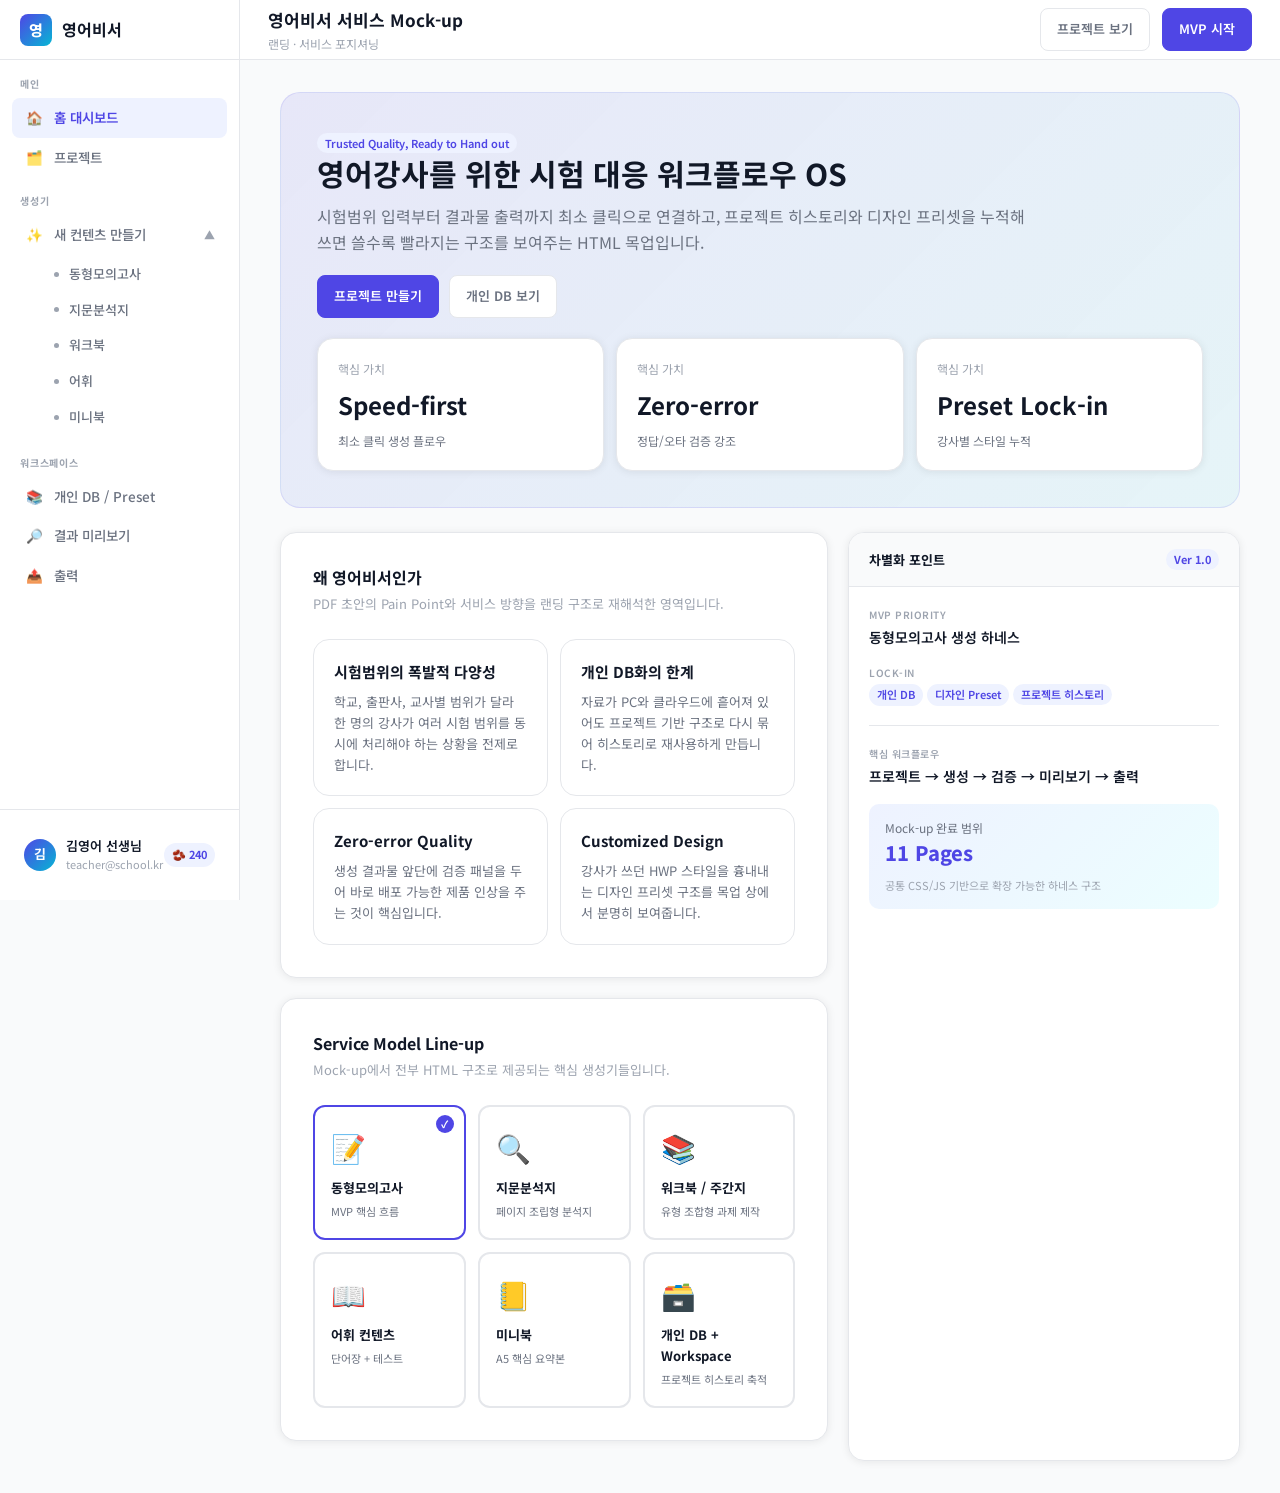
==== index.html @ 363a8ff7 "Initial mockup upload" ====
<!DOCTYPE html>
<html lang="ko">
<head>
  <meta charset="UTF-8">
  <meta name="viewport" content="width=device-width, initial-scale=1.0">
  <title>영어비서 Mock-up</title>
  <link rel="stylesheet" href="./assets/css/reset.css">
  <link rel="stylesheet" href="./assets/css/tokens.css">
  <link rel="stylesheet" href="./assets/css/layout.css">
  <link rel="stylesheet" href="./assets/css/components.css">
  <link rel="stylesheet" href="./assets/css/pages.css">
</head>
<body data-nav="home">
  <aside class="sidebar">
    <a class="sidebar-logo" href="./index.html">
      <div class="logo-icon">영</div>
      <span class="logo-text">영어비서</span>
    </a>
    <nav class="sidebar-nav">
      <div class="nav-section-label">메인</div>
      <a class="nav-item" data-nav-link="home" href="./index.html"><span class="nav-item-icon">🏠</span> 홈 대시보드</a>
      <a class="nav-item" data-nav-link="projects" href="./projects.html"><span class="nav-item-icon">🗂️</span> 프로젝트</a>
      <div class="nav-section-label">생성기</div>
      <div class="nav-item-expandable open" id="createMenu">
        <div class="nav-item-header" onclick="toggleMenu('createMenu')">
          <span class="nav-item-icon">✨</span> 새 컨텐츠 만들기
          <span class="nav-item-chevron">▼</span>
        </div>
        <div class="nav-submenu">
          <a class="nav-subitem" data-nav-link="exam" href="./generator-exam.html"><span class="nav-subitem-dot"></span> 동형모의고사</a>
          <a class="nav-subitem" data-nav-link="analysis" href="./generator-analysis.html"><span class="nav-subitem-dot"></span> 지문분석지</a>
          <a class="nav-subitem" data-nav-link="workbook" href="./generator-workbook.html"><span class="nav-subitem-dot"></span> 워크북</a>
          <a class="nav-subitem" data-nav-link="vocab" href="./generator-vocab.html"><span class="nav-subitem-dot"></span> 어휘</a>
          <a class="nav-subitem" data-nav-link="minibook" href="./generator-minibook.html"><span class="nav-subitem-dot"></span> 미니북</a>
        </div>
      </div>
      <div class="nav-section-label">워크스페이스</div>
      <a class="nav-item" data-nav-link="workspace" href="./workspace.html"><span class="nav-item-icon">📚</span> 개인 DB / Preset</a>
      <a class="nav-item" data-nav-link="preview" href="./preview.html"><span class="nav-item-icon">🔎</span> 결과 미리보기</a>
      <a class="nav-item" data-nav-link="export" href="./export.html"><span class="nav-item-icon">📤</span> 출력</a>
    </nav>
    <div class="sidebar-footer">
      <div class="sidebar-user">
        <div class="user-avatar">김</div>
        <div class="user-info">
          <div class="user-name">김영어 선생님</div>
          <div class="user-email">teacher@school.kr</div>
        </div>
        <div class="bean-chip">🫘 240</div>
      </div>
    </div>
  </aside>

  <header class="topbar">
    <div class="topbar-left">
      <div class="topbar-title">영어비서 서비스 Mock-up</div>
      <div class="topbar-breadcrumb">랜딩 · 서비스 포지셔닝</div>
    </div>
    <div class="topbar-right">
      <a class="btn btn-ghost" href="./projects.html">프로젝트 보기</a>
      <a class="btn btn-primary" href="./generator-exam.html">MVP 시작</a>
    </div>
  </header>

  <main class="main">
    <div class="page-body">
      <section class="page-hero">
        <span class="mini-badge">Trusted Quality, Ready to Hand out</span>
        <h1>영어강사를 위한 시험 대응 워크플로우 OS</h1>
        <p>시험범위 입력부터 결과물 출력까지 최소 클릭으로 연결하고, 프로젝트 히스토리와 디자인 프리셋을 누적해 쓰면 쓸수록 빨라지는 구조를 보여주는 HTML 목업입니다.</p>
        <div class="hero-actions">
          <a class="btn btn-primary" href="./project-create.html">프로젝트 만들기</a>
          <a class="btn btn-ghost" href="./workspace.html">개인 DB 보기</a>
        </div>
        <div class="hero-kpis">
          <div class="metric-card">
            <div class="metric-label">핵심 가치</div>
            <div class="metric-value">Speed-first</div>
            <div class="metric-sub">최소 클릭 생성 플로우</div>
          </div>
          <div class="metric-card">
            <div class="metric-label">핵심 가치</div>
            <div class="metric-value">Zero-error</div>
            <div class="metric-sub">정답/오타 검증 강조</div>
          </div>
          <div class="metric-card">
            <div class="metric-label">핵심 가치</div>
            <div class="metric-value">Preset Lock-in</div>
            <div class="metric-sub">강사별 스타일 누적</div>
          </div>
        </div>
      </section>

      <div class="landing-grid">
        <div class="content-stack">
          <section class="section-card">
            <div class="section-card-title">왜 영어비서인가</div>
            <div class="section-card-desc">PDF 초안의 Pain Point와 서비스 방향을 랜딩 구조로 재해석한 영역입니다.</div>
            <div class="feature-grid">
              <article class="feature-card">
                <h3>시험범위의 폭발적 다양성</h3>
                <p>학교, 출판사, 교사별 범위가 달라 한 명의 강사가 여러 시험 범위를 동시에 처리해야 하는 상황을 전제로 합니다.</p>
              </article>
              <article class="feature-card">
                <h3>개인 DB화의 한계</h3>
                <p>자료가 PC와 클라우드에 흩어져 있어도 프로젝트 기반 구조로 다시 묶어 히스토리로 재사용하게 만듭니다.</p>
              </article>
              <article class="feature-card">
                <h3>Zero-error Quality</h3>
                <p>생성 결과물 앞단에 검증 패널을 두어 바로 배포 가능한 제품 인상을 주는 것이 핵심입니다.</p>
              </article>
              <article class="feature-card">
                <h3>Customized Design</h3>
                <p>강사가 쓰던 HWP 스타일을 흉내내는 디자인 프리셋 구조를 목업 상에서 분명히 보여줍니다.</p>
              </article>
            </div>
          </section>

          <section class="section-card">
            <div class="section-card-title">Service Model Line-up</div>
            <div class="section-card-desc">Mock-up에서 전부 HTML 구조로 제공되는 핵심 생성기들입니다.</div>
            <div class="type-grid" data-select-group="single">
              <a class="type-card selected" data-selectable href="./generator-exam.html">
                <div class="type-card-icon">📝</div>
                <div class="type-card-name">동형모의고사</div>
                <div class="type-card-desc">MVP 핵심 흐름</div>
              </a>
              <a class="type-card" data-selectable href="./generator-analysis.html">
                <div class="type-card-icon">🔍</div>
                <div class="type-card-name">지문분석지</div>
                <div class="type-card-desc">페이지 조립형 분석지</div>
              </a>
              <a class="type-card" data-selectable href="./generator-workbook.html">
                <div class="type-card-icon">📚</div>
                <div class="type-card-name">워크북 / 주간지</div>
                <div class="type-card-desc">유형 조합형 과제 제작</div>
              </a>
              <a class="type-card" data-selectable href="./generator-vocab.html">
                <div class="type-card-icon">📖</div>
                <div class="type-card-name">어휘 컨텐츠</div>
                <div class="type-card-desc">단어장 + 테스트</div>
              </a>
              <a class="type-card" data-selectable href="./generator-minibook.html">
                <div class="type-card-icon">📒</div>
                <div class="type-card-name">미니북</div>
                <div class="type-card-desc">A5 핵심 요약본</div>
              </a>
              <a class="type-card" data-selectable href="./workspace.html">
                <div class="type-card-icon">🗃️</div>
                <div class="type-card-name">개인 DB + Workspace</div>
                <div class="type-card-desc">프로젝트 히스토리 축적</div>
              </a>
            </div>
          </section>
        </div>

        <aside class="preview-panel">
          <div class="preview-header">
            <div class="preview-title">차별화 포인트</div>
            <div class="preview-badge">Ver 1.0</div>
          </div>
          <div class="preview-body">
            <div class="preview-row">
              <div class="preview-key">MVP PRIORITY</div>
              <div class="preview-val">동형모의고사 생성 하네스</div>
            </div>
            <div class="preview-row">
              <div class="preview-key">LOCK-IN</div>
              <div class="preview-tags">
                <span class="preview-tag">개인 DB</span>
                <span class="preview-tag">디자인 Preset</span>
                <span class="preview-tag">프로젝트 히스토리</span>
              </div>
            </div>
            <hr class="preview-divider">
            <div class="preview-row">
              <div class="preview-key">핵심 워크플로우</div>
              <div class="preview-val">프로젝트 → 생성 → 검증 → 미리보기 → 출력</div>
            </div>
            <div class="preview-cost">
              <div class="preview-cost-label">Mock-up 완료 범위</div>
              <div class="preview-cost-val">11 Pages</div>
              <div class="preview-cost-sub">공통 CSS/JS 기반으로 확장 가능한 하네스 구조</div>
            </div>
          </div>
        </aside>
      </div>
    </div>
  </main>

  <script src="./assets/js/app.js"></script>
</body>
</html>
---- assets/css/tokens.css ----
@import url('https://fonts.googleapis.com/css2?family=Noto+Sans+KR:wght@300;400;500;600;700;800&display=swap');

:root {
  --primary: #4f46e5;
  --primary-dark: #3730a3;
  --primary-light: #eef2ff;
  --accent: #06b6d4;
  --accent-light: #ecfeff;
  --text-main: #111827;
  --text-sub: #6b7280;
  --text-muted: #9ca3af;
  --bg: #ffffff;
  --bg-gray: #f9fafb;
  --bg-soft: #f3f4f6;
  --border: #e5e7eb;
  --success: #16a34a;
  --warning: #d97706;
  --danger: #ef4444;
  --sidebar-w: 240px;
  --topbar-h: 60px;
  --radius: 12px;
  --radius-lg: 16px;
  --shadow: 0 1px 8px rgba(0, 0, 0, 0.08);
  --shadow-md: 0 4px 20px rgba(0, 0, 0, 0.1);
}

body {
  font-family: 'Noto Sans KR', sans-serif;
  color: var(--text-main);
  background: var(--bg-gray);
  line-height: 1.6;
}
---- assets/css/layout.css ----
.sidebar {
  position: fixed;
  inset: 0 auto 0 0;
  width: var(--sidebar-w);
  background: var(--bg);
  border-right: 1px solid var(--border);
  display: flex;
  flex-direction: column;
  z-index: 50;
}

.sidebar-logo {
  height: var(--topbar-h);
  display: flex;
  align-items: center;
  gap: 10px;
  padding: 0 20px;
  border-bottom: 1px solid var(--border);
}

.logo-icon {
  width: 32px;
  height: 32px;
  border-radius: 8px;
  background: linear-gradient(135deg, var(--primary), var(--accent));
  color: #fff;
  display: grid;
  place-items: center;
  font-size: 15px;
  font-weight: 800;
}

.logo-text {
  font-size: 16px;
  font-weight: 700;
}

.sidebar-nav {
  flex: 1;
  overflow-y: auto;
  padding: 16px 12px;
}

.nav-section-label {
  font-size: 10px;
  font-weight: 700;
  color: var(--text-muted);
  letter-spacing: 0.8px;
  padding: 0 8px;
  margin: 16px 0 6px;
}

.nav-section-label:first-child {
  margin-top: 0;
}

.nav-item,
.nav-item-header,
.nav-subitem {
  display: flex;
  align-items: center;
  gap: 10px;
  border-radius: 8px;
  color: var(--text-sub);
  transition: all 0.15s;
}

.nav-item,
.nav-item-header {
  padding: 9px 12px;
  font-size: 13.5px;
  font-weight: 500;
}

.nav-item:hover,
.nav-item-header:hover,
.nav-subitem:hover {
  background: var(--bg-gray);
  color: var(--text-main);
}

.nav-item.active,
.nav-subitem.active {
  background: var(--primary-light);
  color: var(--primary);
  font-weight: 600;
}

.nav-item-icon {
  width: 20px;
  text-align: center;
  flex-shrink: 0;
}

.nav-item-badge,
.bean-chip,
.preview-badge,
.mini-badge {
  border-radius: 999px;
  font-size: 11px;
  font-weight: 700;
}

.nav-item-badge {
  margin-left: auto;
  background: var(--primary);
  color: #fff;
  padding: 1px 7px;
}

.nav-item-badge.gray {
  background: var(--bg-gray);
  color: var(--text-muted);
  border: 1px solid var(--border);
}

.nav-item-expandable {
  display: flex;
  flex-direction: column;
}

.nav-item-chevron {
  margin-left: auto;
  font-size: 11px;
  color: var(--text-muted);
  transition: transform 0.2s;
}

.nav-item-expandable.open .nav-item-chevron {
  transform: rotate(180deg);
}

.nav-submenu {
  display: none;
  flex-direction: column;
  padding: 2px 0 4px 32px;
  gap: 1px;
}

.nav-item-expandable.open .nav-submenu {
  display: flex;
}

.nav-subitem {
  padding: 7px 10px;
  font-size: 13px;
  font-weight: 500;
}

.nav-subitem-dot {
  width: 5px;
  height: 5px;
  border-radius: 50%;
  background: var(--text-muted);
}

.sidebar-footer {
  padding: 16px 12px;
  border-top: 1px solid var(--border);
}

.sidebar-user {
  display: flex;
  align-items: center;
  gap: 10px;
  padding: 10px 12px;
  border-radius: 8px;
}

.user-avatar {
  width: 32px;
  height: 32px;
  border-radius: 50%;
  background: linear-gradient(135deg, var(--primary), var(--accent));
  color: #fff;
  display: grid;
  place-items: center;
  font-size: 13px;
  font-weight: 700;
}

.user-info {
  flex: 1;
  min-width: 0;
}

.user-name {
  font-size: 13px;
  font-weight: 600;
}

.user-email {
  font-size: 11px;
  color: var(--text-muted);
}

.bean-chip {
  background: var(--primary-light);
  color: var(--primary);
  padding: 3px 8px;
}

.topbar {
  position: fixed;
  top: 0;
  left: var(--sidebar-w);
  right: 0;
  height: var(--topbar-h);
  background: var(--bg);
  border-bottom: 1px solid var(--border);
  display: flex;
  align-items: center;
  justify-content: space-between;
  padding: 0 28px;
  z-index: 40;
}

.topbar-left {
  display: flex;
  flex-direction: column;
}

.topbar-title {
  font-size: 17px;
  font-weight: 700;
}

.topbar-breadcrumb {
  font-size: 12px;
  color: var(--text-muted);
}

.topbar-right {
  display: flex;
  align-items: center;
  gap: 12px;
}

.main {
  margin-left: var(--sidebar-w);
  padding-top: var(--topbar-h);
  min-height: 100vh;
}

.page-body {
  padding: 32px 40px;
  max-width: 1240px;
}

.layout-wrap {
  display: grid;
  grid-template-columns: minmax(0, 1fr) 320px;
  gap: 20px;
  align-items: start;
}

.content-stack {
  display: flex;
  flex-direction: column;
}

.page-hero {
  background: linear-gradient(135deg, rgba(79, 70, 229, 0.1), rgba(6, 182, 212, 0.08));
  border: 1px solid rgba(79, 70, 229, 0.12);
  border-radius: 20px;
  padding: 36px;
  margin-bottom: 24px;
}

.page-hero h1 {
  font-size: 30px;
  line-height: 1.25;
  margin-bottom: 12px;
}

.page-hero p {
  color: var(--text-sub);
  max-width: 720px;
}

.hero-actions,
.toolbar-row,
.chip-row {
  display: flex;
  flex-wrap: wrap;
  gap: 10px;
}

.hero-actions {
  margin-top: 20px;
}

@media (max-width: 1100px) {
  .layout-wrap {
    grid-template-columns: 1fr;
  }

  .preview-panel {
    position: static;
  }
}

@media (max-width: 900px) {
  .sidebar {
    position: static;
    width: 100%;
    height: auto;
  }

  .topbar,
  .main {
    margin-left: 0;
    left: 0;
  }

  .topbar {
    position: static;
  }

  .main {
    padding-top: 0;
  }

  .page-body {
    padding: 20px;
  }
}
---- assets/css/components.css ----
.section-card,
.preview-panel,
.project-card,
.metric-card,
.doc-card,
.timeline-card {
  background: var(--bg);
  border: 1px solid var(--border);
  border-radius: var(--radius-lg);
  box-shadow: var(--shadow);
}

.section-card {
  padding: 32px;
  margin-bottom: 20px;
}

.section-card-title {
  font-size: 16px;
  font-weight: 700;
  margin-bottom: 4px;
  display: flex;
  align-items: center;
  gap: 8px;
}

.section-card-desc {
  font-size: 13px;
  color: var(--text-muted);
  margin-bottom: 24px;
}

.section-divider,
.preview-divider {
  border: none;
  border-top: 1px solid var(--border);
  margin: 20px 0;
}

.step-bar {
  display: flex;
  align-items: center;
  margin-bottom: 36px;
}

.step-item {
  display: flex;
  align-items: center;
  gap: 10px;
  flex: 1;
  position: relative;
}

.step-item:not(:last-child)::after {
  content: "";
  position: absolute;
  left: 36px;
  right: 0;
  top: 50%;
  transform: translateY(-50%);
  height: 2px;
  background: var(--border);
  z-index: 0;
}

.step-item.done:not(:last-child)::after,
.step-item.active:not(:last-child)::after {
  background: var(--primary-light);
}

.step-circle {
  width: 36px;
  height: 36px;
  border-radius: 50%;
  border: 2px solid var(--border);
  background: var(--bg);
  color: var(--text-muted);
  display: grid;
  place-items: center;
  font-size: 14px;
  font-weight: 700;
  position: relative;
  z-index: 1;
}

.step-item.done .step-circle {
  background: var(--primary);
  border-color: var(--primary);
  color: #fff;
}

.step-item.active .step-circle {
  color: var(--primary);
  border-color: var(--primary);
  background: var(--primary-light);
}

.step-label {
  font-size: 13px;
  font-weight: 600;
  color: var(--text-muted);
  white-space: nowrap;
}

.step-item.active .step-label {
  color: var(--primary);
}

.type-grid,
.card-grid,
.metric-grid {
  display: grid;
  gap: 12px;
}

.type-grid {
  grid-template-columns: repeat(3, minmax(0, 1fr));
}

.card-grid {
  grid-template-columns: repeat(2, minmax(0, 1fr));
}

.metric-grid {
  grid-template-columns: repeat(4, minmax(0, 1fr));
}

.type-card,
.selectable-card {
  border: 2px solid var(--border);
  border-radius: 12px;
  padding: 18px 16px;
  background: var(--bg);
  cursor: pointer;
  transition: all 0.15s;
  position: relative;
}

.type-card:hover,
.selectable-card:hover,
.skill-chip:hover,
.level-chip:hover {
  border-color: var(--primary);
  background: var(--primary-light);
}

.type-card.selected,
.selectable-card.selected,
.skill-chip.selected,
.level-chip.selected {
  border-color: var(--primary);
}

.type-card.selected::after,
.selectable-card.selected::after {
  content: "✓";
  position: absolute;
  top: 8px;
  right: 10px;
  width: 18px;
  height: 18px;
  border-radius: 50%;
  background: var(--primary);
  color: #fff;
  display: grid;
  place-items: center;
  font-size: 10px;
  font-weight: 800;
}

.check-card {
  padding-left: 42px;
}

.check-card::before {
  content: "";
  position: absolute;
  left: 16px;
  top: 18px;
  width: 16px;
  height: 16px;
  border-radius: 4px;
  border: 1.5px solid var(--border);
  background: var(--bg);
}

.check-card.selected::before {
  content: "✓";
  display: grid;
  place-items: center;
  font-size: 10px;
  font-weight: 800;
  color: var(--primary);
  border-color: var(--primary);
  background: #fff;
}

.type-card-icon {
  font-size: 28px;
  margin-bottom: 8px;
}

.type-card-name,
.selectable-card-title {
  font-size: 13px;
  font-weight: 700;
  margin-bottom: 4px;
}

.type-card-desc,
.selectable-card-desc {
  font-size: 11px;
  color: var(--text-sub);
}

.form-row {
  display: grid;
  grid-template-columns: 1fr 1fr;
  gap: 16px;
  margin-bottom: 16px;
}

.form-row.single {
  grid-template-columns: 1fr;
}

.form-row.three {
  grid-template-columns: repeat(3, 1fr);
}

.form-group {
  display: flex;
  flex-direction: column;
  gap: 6px;
}

.form-label {
  font-size: 13px;
  font-weight: 600;
  display: flex;
  align-items: center;
  gap: 4px;
}

.required {
  color: var(--danger);
  font-size: 12px;
}

.optional {
  font-size: 11px;
  font-weight: 400;
  color: var(--text-muted);
}

.form-input,
.form-select,
.form-textarea {
  width: 100%;
  padding: 10px 14px;
  border: 1.5px solid var(--border);
  border-radius: 8px;
  font-size: 14px;
  color: var(--text-main);
  background: var(--bg);
  outline: none;
  transition: border-color 0.15s, box-shadow 0.15s;
}

.form-select {
  appearance: none;
  background-image: url("data:image/svg+xml,%3Csvg xmlns='http://www.w3.org/2000/svg' width='12' height='12' viewBox='0 0 12 12'%3E%3Cpath fill='%239CA3AF' d='M6 8L1 3h10z'/%3E%3C/svg%3E");
  background-repeat: no-repeat;
  background-position: right 12px center;
  padding-right: 32px;
}

.form-textarea {
  min-height: 96px;
  resize: vertical;
}

.form-input:focus,
.form-select:focus,
.form-textarea:focus {
  border-color: var(--primary);
  box-shadow: 0 0 0 3px rgba(79, 70, 229, 0.08);
}

.form-hint {
  font-size: 12px;
  color: var(--text-muted);
}

.skill-grid,
.level-row,
.stats-row {
  display: flex;
  flex-wrap: wrap;
  gap: 8px;
}

.skill-chip,
.level-chip,
.status-chip {
  border: 1.5px solid var(--border);
  border-radius: 999px;
  padding: 7px 14px;
  background: var(--bg);
  font-size: 13px;
  font-weight: 500;
  color: var(--text-sub);
  cursor: pointer;
  transition: all 0.15s;
}

.skill-chip {
  position: relative;
  padding-left: 34px;
}

.skill-chip::before {
  content: "";
  position: absolute;
  left: 12px;
  top: 50%;
  transform: translateY(-50%);
  width: 14px;
  height: 14px;
  border-radius: 4px;
  border: 1.5px solid var(--border);
  background: var(--bg);
}

.skill-chip.selected::before {
  content: "✓";
  display: grid;
  place-items: center;
  font-size: 10px;
  font-weight: 800;
  color: var(--primary);
  border-color: rgba(255, 255, 255, 0.8);
  background: #fff;
}

.skill-chip.selected {
  background: var(--primary);
  color: #fff;
}

.project-context-card {
  margin: 10px 0 16px;
  padding: 14px 12px;
  border: 1px solid var(--border);
  border-radius: 12px;
  background: linear-gradient(135deg, rgba(79, 70, 229, 0.08), rgba(6, 182, 212, 0.05));
}

.project-context-label {
  font-size: 10px;
  font-weight: 700;
  letter-spacing: 0.8px;
  color: var(--text-muted);
  margin-bottom: 6px;
}

.project-context-name {
  font-size: 13px;
  font-weight: 700;
  color: var(--text-main);
  line-height: 1.45;
}

.project-context-meta {
  font-size: 11px;
  color: var(--text-sub);
  margin-top: 4px;
}

.topbar-project-chip {
  display: inline-flex;
  align-items: center;
  gap: 8px;
  margin-top: 6px;
  padding: 6px 10px;
  border: 1px solid var(--border);
  border-radius: 999px;
  background: var(--bg-gray);
  width: fit-content;
  max-width: 520px;
}

.topbar-project-chip-label {
  font-size: 10px;
  font-weight: 700;
  letter-spacing: 0.7px;
  color: var(--text-muted);
  flex-shrink: 0;
}

.topbar-project-chip-name {
  font-size: 12px;
  font-weight: 600;
  color: var(--text-main);
  white-space: nowrap;
  overflow: hidden;
  text-overflow: ellipsis;
}

.level-chip.selected {
  background: var(--primary);
  color: #fff;
}

.toggle-row {
  display: flex;
  align-items: center;
  justify-content: space-between;
  gap: 12px;
  padding: 14px 0;
  border-bottom: 1px solid var(--border);
}

.toggle-row:last-child {
  border-bottom: none;
}

.toggle-label {
  font-size: 14px;
  font-weight: 600;
}

.toggle-desc {
  font-size: 12px;
  color: var(--text-muted);
}

.toggle-switch {
  width: 44px;
  height: 24px;
  border-radius: 999px;
  background: var(--border);
  position: relative;
  cursor: pointer;
  flex-shrink: 0;
}

.toggle-switch::after {
  content: "";
  position: absolute;
  top: 3px;
  left: 3px;
  width: 18px;
  height: 18px;
  border-radius: 50%;
  background: #fff;
  box-shadow: 0 1px 4px rgba(0, 0, 0, 0.15);
  transition: transform 0.2s;
}

.toggle-switch.on {
  background: var(--primary);
}

.toggle-switch.on::after {
  transform: translateX(20px);
}

.upload-zone {
  border: 2px dashed var(--border);
  border-radius: 12px;
  padding: 36px 24px;
  text-align: center;
  background: var(--bg-gray);
  transition: all 0.15s;
}

.upload-zone:hover {
  border-color: var(--primary);
  background: var(--primary-light);
}

.upload-icon {
  font-size: 34px;
  margin-bottom: 10px;
}

.upload-title {
  font-size: 14px;
  font-weight: 700;
  margin-bottom: 6px;
}

.upload-desc {
  font-size: 12px;
  color: var(--text-muted);
}

.upload-btn-row,
.action-row,
.btn-row {
  display: flex;
  flex-wrap: wrap;
  gap: 8px;
}

.upload-btn,
.btn,
.topbar-btn {
  display: inline-flex;
  align-items: center;
  justify-content: center;
  gap: 6px;
  border-radius: 8px;
  font-weight: 600;
  cursor: pointer;
  transition: all 0.15s;
}

.upload-btn,
.btn,
.topbar-btn-ghost {
  border: 1.5px solid var(--border);
  background: var(--bg);
  color: var(--text-sub);
}

.upload-btn,
.btn,
.topbar-btn {
  padding: 10px 16px;
  font-size: 13px;
}

.btn-primary {
  border-color: var(--primary);
  background: var(--primary);
  color: #fff;
}

.btn-primary:hover {
  background: var(--primary-dark);
  border-color: var(--primary-dark);
}

.btn-ghost:hover,
.topbar-btn-ghost:hover,
.upload-btn:hover {
  color: var(--primary);
  border-color: var(--primary);
  background: var(--primary-light);
}

.preview-panel {
  overflow: hidden;
  position: sticky;
  top: calc(var(--topbar-h) + 32px);
}

.preview-header {
  padding: 16px 20px;
  border-bottom: 1px solid var(--border);
  background: var(--bg-gray);
  display: flex;
  justify-content: space-between;
  align-items: center;
}

.preview-title {
  font-size: 13px;
  font-weight: 700;
}

.preview-badge {
  background: var(--primary-light);
  color: var(--primary);
  padding: 2px 8px;
}

.preview-body {
  padding: 20px;
}

.preview-row {
  display: flex;
  flex-direction: column;
  gap: 3px;
  margin-bottom: 16px;
}

.preview-key {
  font-size: 10px;
  font-weight: 600;
  color: var(--text-muted);
  letter-spacing: 0.5px;
}

.preview-val {
  font-size: 14px;
  font-weight: 600;
}

.preview-tags {
  display: flex;
  flex-wrap: wrap;
  gap: 4px;
}

.preview-tag,
.mini-badge,
.status-soft {
  border-radius: 999px;
  padding: 2px 8px;
  background: var(--primary-light);
  color: var(--primary);
  font-size: 11px;
  font-weight: 600;
}

.preview-cost {
  background: linear-gradient(135deg, var(--primary-light), var(--accent-light));
  border-radius: 10px;
  padding: 14px 16px;
  margin-top: 16px;
}

.preview-cost-label {
  font-size: 12px;
  color: var(--text-sub);
}

.preview-cost-val {
  font-size: 20px;
  font-weight: 800;
  color: var(--primary);
}

.preview-cost-sub {
  font-size: 11px;
  color: var(--text-muted);
  margin-top: 8px;
}

.bottom-bar {
  position: sticky;
  bottom: 0;
  background: rgba(255, 255, 255, 0.96);
  border-top: 1px solid var(--border);
  padding: 16px 40px;
  display: flex;
  justify-content: space-between;
  gap: 20px;
  margin-top: 20px;
  backdrop-filter: blur(8px);
}

.save-info {
  font-size: 12px;
  color: var(--text-muted);
  display: flex;
  align-items: center;
  gap: 6px;
}

.save-dot {
  width: 6px;
  height: 6px;
  border-radius: 50%;
  background: #22c55e;
}

.project-card,
.doc-card,
.timeline-card {
  padding: 22px;
}

.project-card {
  cursor: pointer;
  transition: border-color 0.15s, box-shadow 0.15s, background 0.15s, transform 0.15s;
}

.project-card:hover {
  border-color: var(--primary);
  box-shadow: 0 6px 18px rgba(79, 70, 229, 0.1);
  transform: translateY(-1px);
}

.project-card.selected {
  border-color: var(--primary);
  background: linear-gradient(135deg, rgba(79, 70, 229, 0.08), rgba(6, 182, 212, 0.04));
  box-shadow: 0 6px 22px rgba(79, 70, 229, 0.12);
}

.project-card-head,
.doc-card-head,
.timeline-head {
  display: flex;
  justify-content: space-between;
  gap: 16px;
  margin-bottom: 12px;
}

.project-title,
.doc-title,
.metric-value {
  font-weight: 700;
}

.project-title,
.doc-title {
  font-size: 17px;
}

.project-meta,
.doc-meta,
.timeline-meta {
  color: var(--text-muted);
  font-size: 12px;
}

.metric-card {
  padding: 20px;
}

.metric-label {
  font-size: 12px;
  color: var(--text-muted);
  margin-bottom: 8px;
}

.metric-value {
  font-size: 24px;
}

.metric-sub {
  font-size: 12px;
  color: var(--text-sub);
  margin-top: 6px;
}

.list-table {
  width: 100%;
  border-collapse: collapse;
}

.list-table th,
.list-table td {
  padding: 12px 10px;
  border-bottom: 1px solid var(--border);
  text-align: left;
  font-size: 13px;
}

.list-table th {
  color: var(--text-muted);
  font-size: 12px;
  font-weight: 700;
}

.kanban-list {
  display: flex;
  flex-direction: column;
  gap: 8px;
}

.qtype-block {
  display: flex;
  align-items: center;
  gap: 10px;
  border: 1.5px solid var(--border);
  border-radius: 10px;
  padding: 11px 14px;
}

.qtype-block[data-toggle-item] {
  cursor: pointer;
  transition: border-color 0.15s, background 0.15s, box-shadow 0.15s;
}

.qtype-block[data-toggle-item]:hover {
  border-color: var(--primary);
  box-shadow: 0 3px 12px rgba(79, 70, 229, 0.08);
}

.qtype-block.selected {
  border-color: var(--primary);
  background: var(--primary-light);
}

.block-drag-handle {
  color: var(--text-muted);
}

.block-num {
  width: 26px;
  height: 26px;
  border-radius: 50%;
  background: var(--primary);
  color: #fff;
  display: grid;
  place-items: center;
  font-size: 12px;
  font-weight: 700;
}

.block-type-name {
  flex: 1;
  font-size: 14px;
  font-weight: 600;
}

.thumb-grid {
  display: grid;
  grid-template-columns: repeat(2, 1fr);
  gap: 12px;
}

.thumb-card {
  border: 1px solid var(--border);
  border-radius: 12px;
  background: var(--bg-gray);
  min-height: 180px;
  padding: 16px;
}

.thumb-card strong {
  display: block;
  margin-bottom: 8px;
}

@media (max-width: 900px) {
  .type-grid,
  .card-grid,
  .metric-grid,
  .form-row,
  .form-row.three {
    grid-template-columns: 1fr;
  }

  .bottom-bar {
    padding: 16px 20px;
    flex-direction: column;
    align-items: stretch;
  }
}
---- assets/css/pages.css ----
.landing-grid {
  display: grid;
  grid-template-columns: 1.4fr 1fr;
  gap: 20px;
}

.hero-kpis,
.feature-grid {
  display: grid;
  gap: 12px;
}

.hero-kpis {
  grid-template-columns: repeat(3, 1fr);
  margin-top: 20px;
}

.feature-grid {
  grid-template-columns: repeat(2, 1fr);
}

.feature-card {
  background: var(--bg);
  border: 1px solid var(--border);
  border-radius: 16px;
  padding: 20px;
}

.feature-card h3 {
  margin-bottom: 8px;
  font-size: 15px;
}

.feature-card p,
.lead-note {
  color: var(--text-sub);
  font-size: 13px;
}

.workspace-grid {
  display: grid;
  grid-template-columns: 1.2fr 1fr;
  gap: 20px;
}

.timeline-list {
  display: flex;
  flex-direction: column;
  gap: 12px;
}

.timeline-item {
  border-left: 2px solid var(--primary-light);
  padding-left: 14px;
}

.timeline-item h4 {
  font-size: 14px;
  margin-bottom: 4px;
}

.timeline-item p {
  color: var(--text-sub);
  font-size: 12px;
}

.document-viewer {
  min-height: 620px;
  background: linear-gradient(180deg, #fff, #f8fafc);
  border: 1px solid var(--border);
  border-radius: 16px;
  padding: 26px;
}

.document-sheet {
  background: #fff;
  border: 1px solid var(--border);
  border-radius: 12px;
  min-height: 520px;
  padding: 28px;
  box-shadow: var(--shadow);
}

.document-sheet h2 {
  font-size: 20px;
  margin-bottom: 12px;
}

.document-sheet p,
.document-sheet li {
  color: var(--text-sub);
  font-size: 13px;
}

.document-sheet ol {
  padding-left: 18px;
}

.source-tabs {
  display: flex;
  gap: 8px;
  flex-wrap: wrap;
  margin-bottom: 16px;
}

.source-tab {
  padding: 8px 12px;
  border-radius: 999px;
  border: 1px solid var(--border);
  background: var(--bg);
  color: var(--text-sub);
  font-size: 12px;
  font-weight: 600;
}

.source-tab.active {
  background: var(--primary-light);
  border-color: var(--primary);
  color: var(--primary);
}

.empty-state {
  padding: 40px;
  text-align: center;
  color: var(--text-muted);
}

.spa-shell {
  display: flex;
  flex-direction: column;
  gap: 20px;
}

.spa-page {
  display: none;
}

.spa-page.active {
  display: block;
}

.spa-page-head {
  display: flex;
  align-items: flex-start;
  justify-content: space-between;
  gap: 16px;
  margin-bottom: 20px;
}

.spa-page-title {
  font-size: 28px;
  font-weight: 800;
  line-height: 1.25;
}

.spa-page-desc {
  font-size: 13px;
  color: var(--text-sub);
  margin-top: 6px;
}

.spa-actions {
  display: flex;
  gap: 10px;
  flex-wrap: wrap;
}

.spa-viewer {
  min-height: 540px;
}

.viewer-sheet-grid {
  display: grid;
  grid-template-columns: 240px minmax(0, 1fr) 300px;
  gap: 20px;
}

.viewer-side {
  display: flex;
  flex-direction: column;
  gap: 12px;
}

.mini-thumb {
  border: 1px solid var(--border);
  border-radius: 12px;
  background: var(--bg);
  padding: 14px;
  min-height: 110px;
}

.mini-thumb strong {
  display: block;
  margin-bottom: 6px;
}

.viewer-stage {
  background: linear-gradient(180deg, #fff, #f8fafc);
  border: 1px solid var(--border);
  border-radius: 16px;
  padding: 22px;
}

.viewer-panel {
  background: var(--bg);
  border: 1px solid var(--border);
  border-radius: 16px;
  padding: 20px;
}

.two-col {
  display: grid;
  grid-template-columns: 1fr 1fr;
  gap: 20px;
}

.route-link {
  cursor: pointer;
}

@media (max-width: 900px) {
  .landing-grid,
  .workspace-grid,
  .hero-kpis,
  .feature-grid,
  .viewer-sheet-grid,
  .two-col {
    grid-template-columns: 1fr;
  }
}
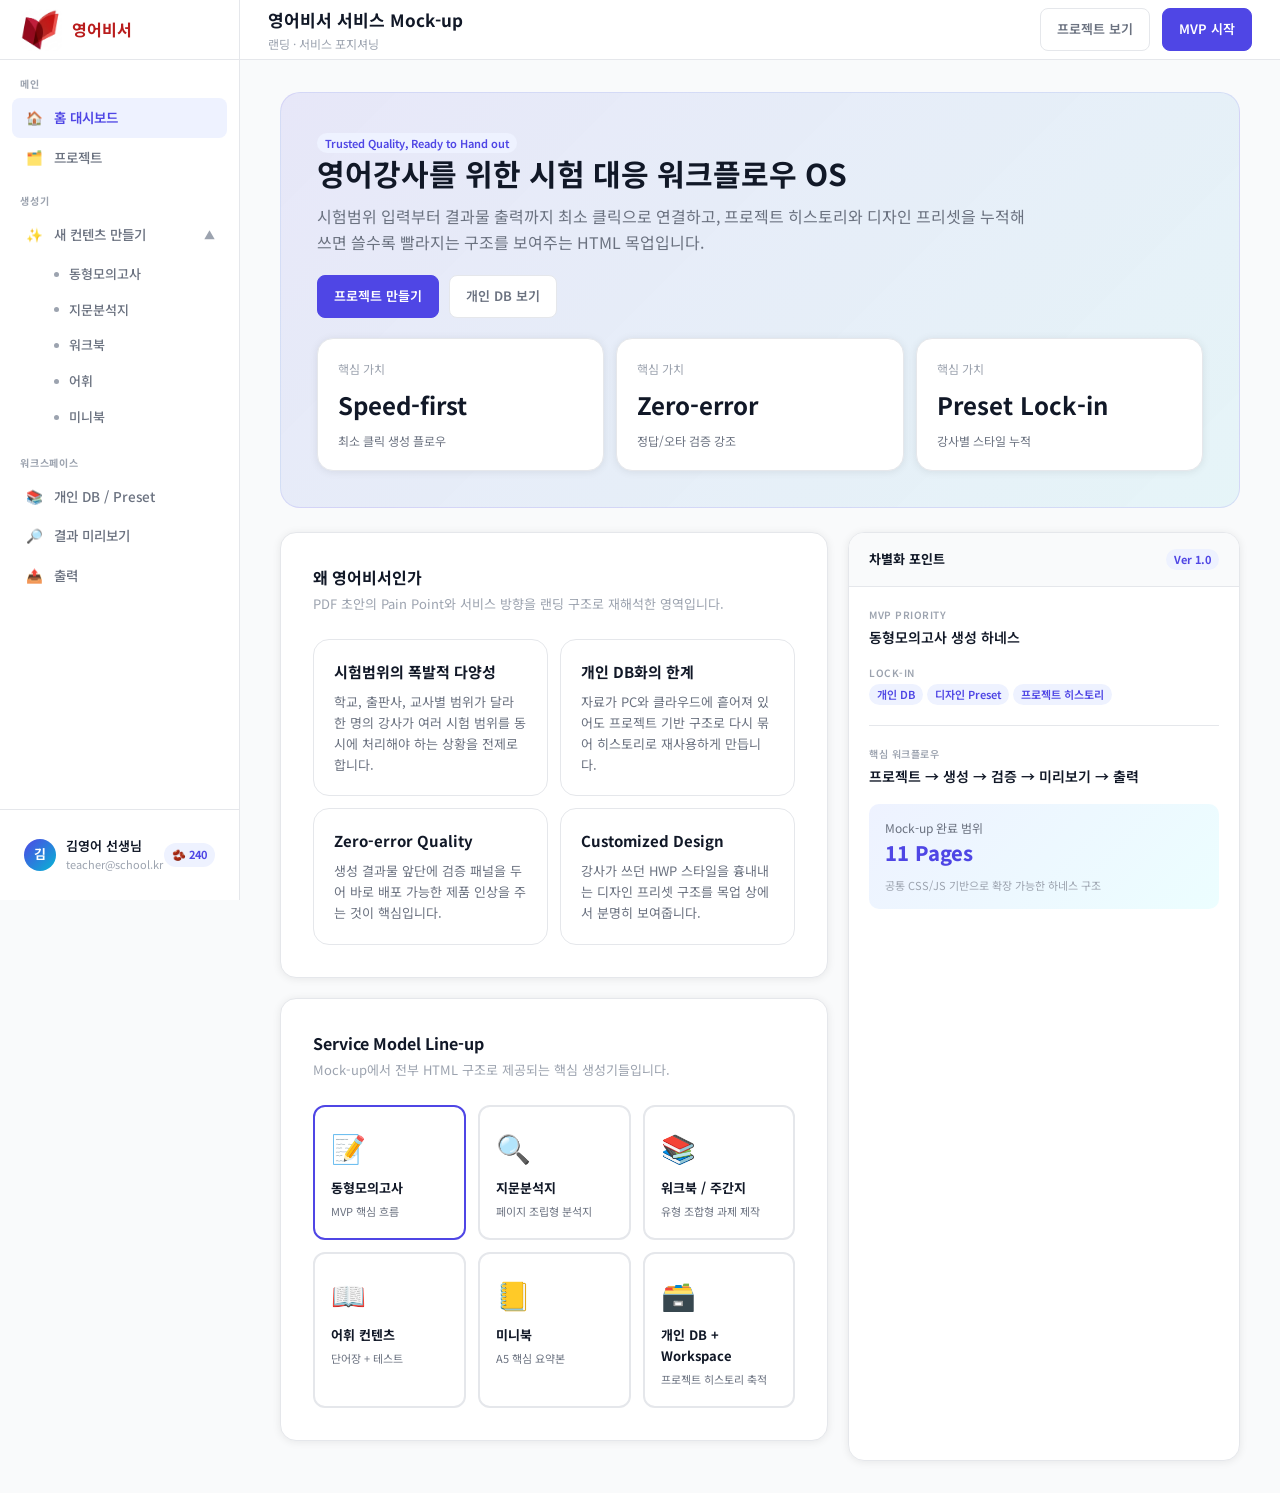
==== commit bc8d16c3: "로고 이미지와 로고 텍스트 색상 변경" ====
--- a/index.html
+++ b/index.html
@@ -13,7 +13,7 @@
 <body data-nav="home">
   <aside class="sidebar">
     <a class="sidebar-logo" href="./index.html">
-      <div class="logo-icon">영</div>
+      <div class="logo-icon"><img src="./assets/img/영어비서2.png" alt="영어비서 로고"></div>
       <span class="logo-text">영어비서</span>
     </a>
     <nav class="sidebar-nav">
--- a/assets/css/layout.css
+++ b/assets/css/layout.css
@@ -19,20 +19,25 @@
 }
 
 .logo-icon {
-  width: 32px;
-  height: 32px;
+  width: 42px;
+  height: 42px;
   border-radius: 8px;
-  background: linear-gradient(135deg, var(--primary), var(--accent));
-  color: #fff;
-  display: grid;
-  place-items: center;
-  font-size: 15px;
-  font-weight: 800;
+  overflow: hidden;
+  display: block;
+}
+
+.logo-icon img {
+  width: 100%;
+  height: 100%;
+  object-fit: cover;
+  display: block;
+  border-radius: inherit;
 }
 
 .logo-text {
   font-size: 16px;
   font-weight: 700;
+  color: #b91c1c;
 }
 
 .sidebar-nav {
--- a/assets/css/components.css
+++ b/assets/css/components.css
@@ -153,7 +153,7 @@
 
 .type-card.selected::after,
 .selectable-card.selected::after {
-  content: "✓";
+  content: "??;
   position: absolute;
   top: 8px;
   right: 10px;
@@ -185,7 +185,7 @@
 }
 
 .check-card.selected::before {
-  content: "✓";
+  content: "??;
   display: grid;
   place-items: center;
   font-size: 10px;
@@ -333,7 +333,7 @@
 }
 
 .skill-chip.selected::before {
-  content: "✓";
+  content: "??;
   display: grid;
   place-items: center;
   font-size: 10px;
